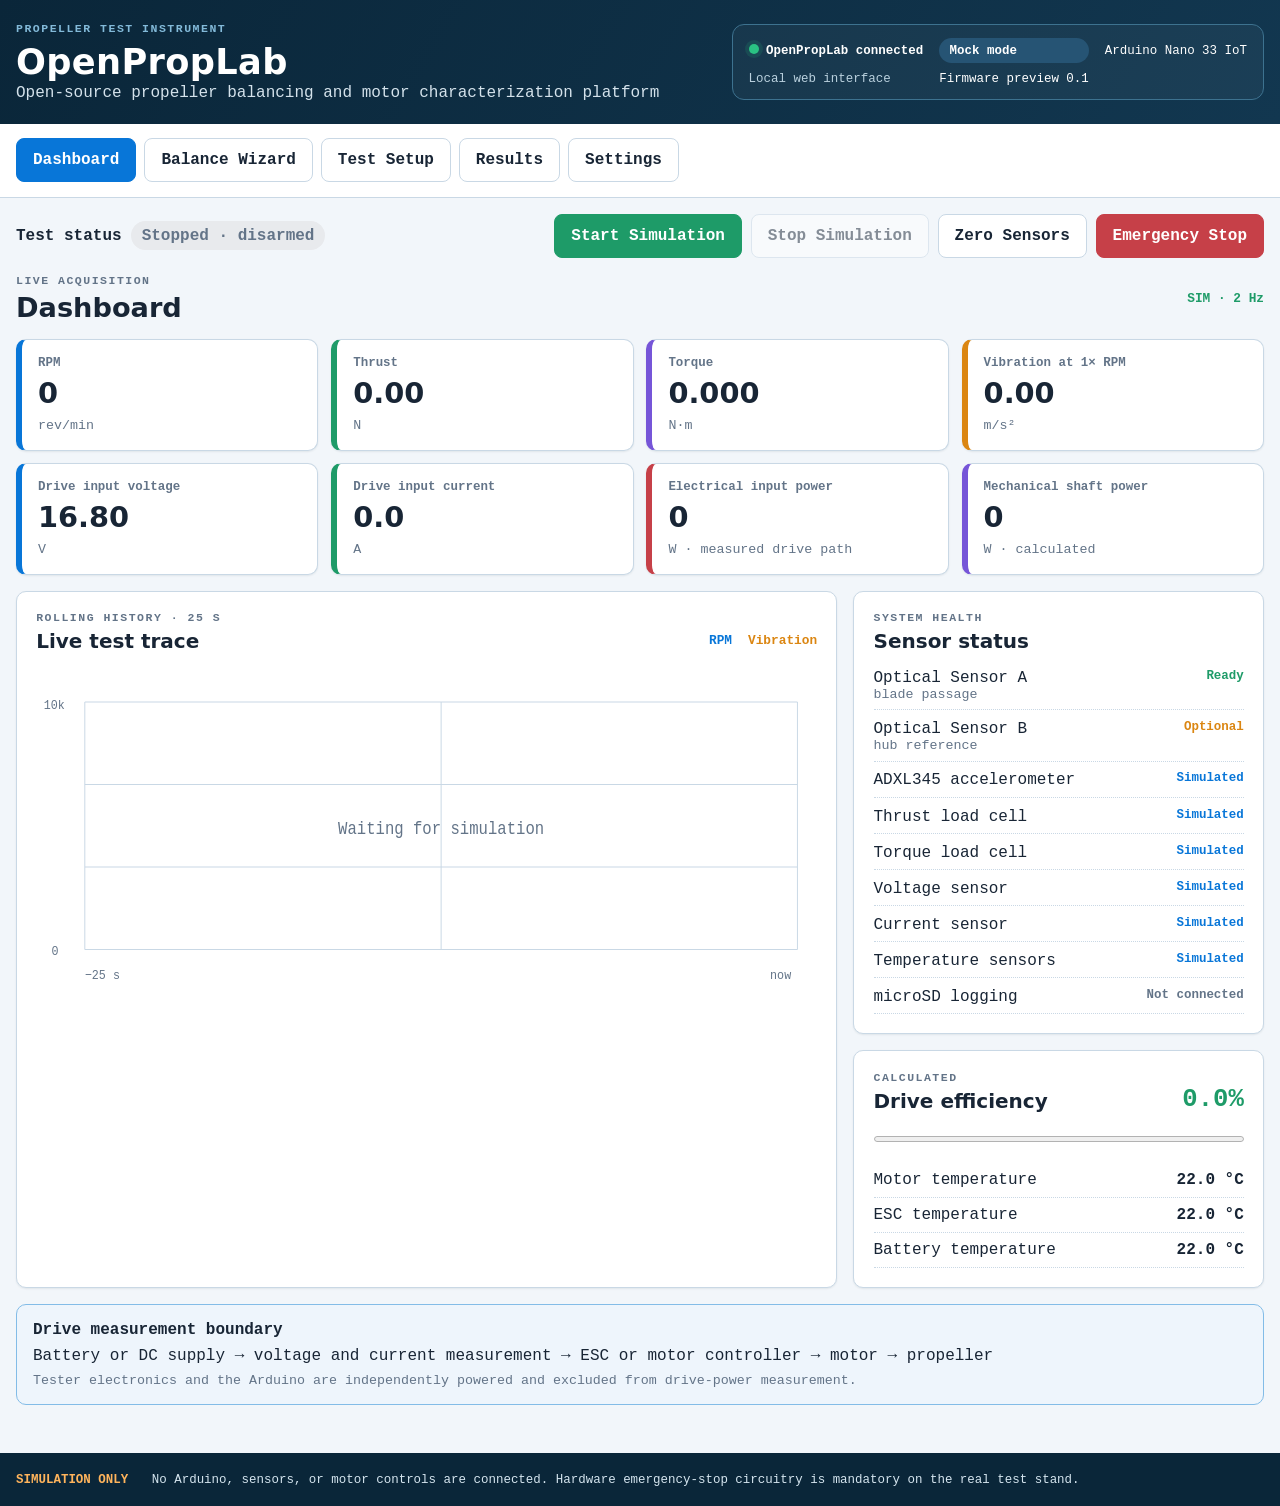
==== firmware/nano33iot-web-test/data/index.html @ 6eb150b9 "Add working Nano 33 IoT web firmware" ====
<!doctype html>
<html lang="en" data-theme="system">
<head>
  <meta charset="utf-8">
  <meta name="viewport" content="width=device-width, initial-scale=1">
  <meta name="description" content="Offline simulated OpenPropLab engineering interface">
  <title>OpenPropLab · Instrument Console</title>
  <link rel="stylesheet" href="styles.css">
  <script src="app.js" defer></script>
</head>
<body>
  <header class="masthead">
    <div><p class="eyebrow">PROPELLER TEST INSTRUMENT</p><h1>OpenPropLab</h1><p class="subtitle">Open-source propeller balancing and motor characterization platform</p></div>
    <div class="device-summary" aria-label="Device connection summary">
      <span class="connected"><i></i> OpenPropLab connected</span><span class="pill">Mock mode</span>
      <span>Arduino Nano 33 IoT</span><code>Local web interface</code><span>Firmware preview 0.1</span>
    </div>
  </header>

  <nav class="tabs" aria-label="Primary navigation" role="tablist">
    <button type="button" role="tab" aria-selected="true" aria-controls="dashboard" id="tab-dashboard" data-section="dashboard">Dashboard</button>
    <button type="button" role="tab" aria-selected="false" aria-controls="balance" id="tab-balance" data-section="balance" tabindex="-1">Balance Wizard</button>
    <button type="button" role="tab" aria-selected="false" aria-controls="setup" id="tab-setup" data-section="setup" tabindex="-1">Test Setup</button>
    <button type="button" role="tab" aria-selected="false" aria-controls="results" id="tab-results" data-section="results" tabindex="-1">Results</button>
    <button type="button" role="tab" aria-selected="false" aria-controls="settings" id="tab-settings" data-section="settings" tabindex="-1">Settings</button>
  </nav>

  <main>
    <div class="control-bar" aria-label="Simulation controls">
      <div><strong>Test status</strong> <span id="motor-status" class="status-chip stopped">Stopped · disarmed</span></div>
      <div class="button-row"><button id="start" class="positive" type="button">Start Simulation</button><button id="stop" type="button" disabled>Stop Simulation</button><button id="zero" type="button">Zero Sensors</button><button id="estop" class="danger" type="button">Emergency Stop</button></div>
    </div>
    <div id="notice" class="notice" aria-live="assertive" hidden></div>
    <p id="announcer" class="sr-only" aria-live="polite"></p>

    <section id="dashboard" role="tabpanel" aria-labelledby="tab-dashboard">
      <div class="section-heading"><div><p class="eyebrow">LIVE ACQUISITION</p><h2>Dashboard</h2></div><span class="sample-rate">SIM · 2 Hz</span></div>
      <div class="metrics" aria-label="Live measurements">
        <article class="metric blue"><span>RPM</span><strong id="rpm">0</strong><small>rev/min</small></article>
        <article class="metric green"><span>Thrust</span><strong id="thrust">0.00</strong><small>N</small></article>
        <article class="metric purple"><span>Torque</span><strong id="torque">0.000</strong><small>N·m</small></article>
        <article class="metric amber"><span>Vibration at 1× RPM</span><strong id="vibration">0.00</strong><small>m/s²</small></article>
        <article class="metric blue"><span>Drive input voltage</span><strong id="voltage">16.80</strong><small>V</small></article>
        <article class="metric green"><span>Drive input current</span><strong id="current">0.0</strong><small>A</small></article>
        <article class="metric red"><span>Electrical input power</span><strong id="electrical">0</strong><small>W · measured drive path</small></article>
        <article class="metric purple"><span>Mechanical shaft power</span><strong id="shaft">0</strong><small>W · calculated</small></article>
      </div>
      <div class="dashboard-grid">
        <article class="panel trace-panel">
          <div class="panel-head"><div><p class="eyebrow">ROLLING HISTORY · 25 S</p><h3>Live test trace</h3></div><div class="legend"><span class="rpm-key">RPM</span><span class="vib-key">Vibration</span></div></div>
          <svg id="trace" viewBox="0 0 800 300" role="img" aria-labelledby="trace-title trace-desc" preserveAspectRatio="none">
            <title id="trace-title">Live RPM and vibration trace</title><desc id="trace-desc">Waiting for the simulation to start.</desc>
            <g class="grid"><line x1="50" y1="30" x2="780" y2="30"/><line x1="50" y1="105" x2="780" y2="105"/><line x1="50" y1="180" x2="780" y2="180"/><line x1="50" y1="255" x2="780" y2="255"/><line x1="50" y1="30" x2="50" y2="255"/><line x1="415" y1="30" x2="415" y2="255"/><line x1="780" y1="30" x2="780" y2="255"/></g>
            <g class="axis"><text x="8" y="36">10k</text><text x="16" y="260">0</text><text x="50" y="282">−25 s</text><text x="752" y="282">now</text></g>
            <text id="waiting" class="waiting" x="415" y="150" text-anchor="middle">Waiting for simulation</text><polyline id="rpm-line" class="rpm-line" points=""/><polyline id="vib-line" class="vib-line" points=""/>
          </svg>
          <p id="chart-summary" class="sr-only">No samples recorded.</p>
        </article>
        <div class="side-stack">
          <article class="panel"><p class="eyebrow">SYSTEM HEALTH</p><h3>Sensor status</h3><ul class="status-list">
            <li><span>Optical Sensor A <small>blade passage</small></span><b class="ready">Ready</b></li><li><span>Optical Sensor B <small>hub reference</small></span><b class="optional">Optional</b></li><li><span>ADXL345 accelerometer</span><b>Simulated</b></li><li><span>Thrust load cell</span><b>Simulated</b></li><li><span>Torque load cell</span><b>Simulated</b></li><li><span>Voltage sensor</span><b>Simulated</b></li><li><span>Current sensor</span><b>Simulated</b></li><li><span>Temperature sensors</span><b>Simulated</b></li><li><span>microSD logging</span><b class="off">Not connected</b></li>
          </ul></article>
          <article class="panel efficiency"><div class="panel-head"><div><p class="eyebrow">CALCULATED</p><h3>Drive efficiency</h3></div><strong id="efficiency">0.0%</strong></div><progress id="efficiency-bar" max="100" value="0">0%</progress>
            <dl class="temperatures"><div><dt>Motor temperature</dt><dd id="motor-temp">22.0 °C</dd></div><div><dt>ESC temperature</dt><dd id="esc-temp">22.0 °C</dd></div><div><dt>Battery temperature</dt><dd id="battery-temp">22.0 °C</dd></div></dl>
          </article>
        </div>
      </div>
      <article class="power-note"><strong>Drive measurement boundary</strong><span>Battery or DC supply → voltage and current measurement → ESC or motor controller → motor → propeller</span><small>Tester electronics and the Arduino are independently powered and excluded from drive-power measurement.</small></article>
    </section>

    <section id="balance" role="tabpanel" aria-labelledby="tab-balance" hidden>
      <div class="section-heading"><div><p class="eyebrow">GUIDED PROCEDURE</p><h2>Balance Wizard</h2><p>Supports 1–12 blades and corrections at any angular position around the rotor.</p></div></div>
      <ol class="steps"><li>Baseline measurement</li><li>Add known trial mass</li><li>Trial measurement</li><li>Calculate correction</li><li>Apply correction</li><li>Verification run</li></ol>
      <div class="two-col"><form id="balance-form" class="panel form-grid">
        <label>Number of blades <input id="blade-count" type="number" min="1" max="12" value="2" required></label>
        <label>Rotation direction <select id="rotation"><option>Clockwise</option><option>Counterclockwise</option></select></label>
        <label>Balancing RPM <input id="balance-rpm" type="number" min="100" max="30000" value="3500" required></label>
        <label>Correction radius (mm) <input id="correction-radius" type="number" min="1" value="60" required></label>
        <label>Trial mass (g) <input id="trial-mass" type="number" min="0.01" step="0.01" value="0.20" required></label>
        <label>Trial mass angle (°) <input id="trial-angle" type="number" min="0" max="359" value="45" required></label>
        <label>Trial mass radius (mm) <input id="trial-radius" type="number" min="1" value="60" required></label>
        <button class="positive wide" type="submit">Generate Mock Recommendation</button>
      </form><article id="recommendation" class="panel recommendation" aria-live="polite"><p class="eyebrow">DEMONSTRATION DATA</p><h3>Correction recommendation</h3><div class="empty-result">Complete the mock inputs, then generate a recommendation.</div></article></div>
    </section>

    <section id="setup" role="tabpanel" aria-labelledby="tab-setup" hidden>
      <div class="section-heading"><div><p class="eyebrow">TEST DEFINITION</p><h2>Test Setup</h2></div><span class="status-chip stopped">Motor control disabled</span></div>
      <aside class="safety-note"><strong>Measurement-only firmware</strong><p>The first firmware version is measurement-only.<br>Automatic ESC control will be implemented only after hardware safety interlocks are validated.</p></aside>
      <form class="panel form-grid setup-form">
        <label>Motor name <input type="text" value="Bench Motor 01"></label><label>Motor KV <input type="number" value="920"></label><label>Propeller diameter (in) <input type="number" step="0.1" value="10"></label><label>Propeller pitch (in) <input type="number" step="0.1" value="4.5"></label><label>Number of blades <input type="number" min="1" max="12" value="2"></label><label>ESC or motor controller <input type="text" value="60 A ESC"></label><label>Battery cell count <input type="number" min="1" value="4"></label><label>Power source type <select><option>Battery</option><option>DC bench power supply</option></select></label><label>Current sensor range <select><option>50 A</option><option selected>100 A</option><option>200 A</option></select></label>
        <fieldset><legend>Safety limits</legend><label>Maximum RPM <input type="number" value="10000"></label><label>Maximum current (A) <input type="number" value="45"></label><label>Maximum vibration (m/s²) <input type="number" value="8"></label><label>Maximum motor temperature (°C) <input type="number" value="80"></label><label>Maximum ESC temperature (°C) <input type="number" value="75"></label><label>Maximum battery temperature (°C) <input type="number" value="55"></label></fieldset>
        <fieldset><legend>Automated sweep · configuration only</legend><label>Start RPM <input type="number" value="2000"></label><label>End RPM <input type="number" value="8000"></label><label>RPM step <input type="number" value="500"></label><label>Stabilization time (s) <input type="number" value="5"></label><label>Measurement time (s) <input type="number" value="10"></label><button type="button" disabled>Motor control unavailable</button></fieldset>
      </form>
    </section>

    <section id="results" role="tabpanel" aria-labelledby="tab-results" hidden>
      <div class="section-heading"><div><p class="eyebrow">SESSION BUFFER</p><h2>Results</h2><p>Latest 20 simulated samples. Exports include the complete in-memory session.</p></div><div class="button-row"><button id="csv" type="button">Export CSV</button><button id="json" type="button">Export JSON</button></div></div>
      <div class="table-wrap panel"><table><caption class="sr-only">Simulated test results</caption><thead><tr><th>Time</th><th>RPM</th><th>Thrust</th><th>Torque</th><th>Voltage</th><th>Current</th><th>Electrical power</th><th>Shaft power</th><th>Efficiency</th><th>Vibration</th></tr></thead><tbody id="results-body"><tr><td colspan="10" class="empty-cell">Start the simulation to collect samples.</td></tr></tbody></table></div>
    </section>

    <section id="settings" role="tabpanel" aria-labelledby="tab-settings" hidden>
      <div class="section-heading"><div><p class="eyebrow">LOCAL CONFIGURATION</p><h2>Settings</h2><p>Mock settings reset when this page reloads.</p></div></div>
      <div class="two-col"><form class="panel form-grid settings-form"><label>Device name <input type="text" value="OpenPropLab"></label><label>Wi-Fi mode <select><option>Standalone access point</option><option>Join local network</option></select></label><label>Unit system <select><option>SI</option><option>RC customary units</option></select></label><label>Appearance <select id="appearance"><option value="system">System</option><option value="light">Light</option><option value="dark">Dark</option></select></label><label class="check"><input type="checkbox" checked> Blade sensor enabled</label><label class="check"><input type="checkbox" checked> Hub sensor enabled</label><label class="check"><input type="checkbox"> microSD logging enabled</label></form>
      <article class="panel"><p class="eyebrow">CALIBRATION REGISTER</p><h3>Calibration status</h3><ul class="status-list calibration"><li><span>Accelerometer</span><b class="ready">Mock calibrated</b></li><li><span>Thrust load cell</span><b class="ready">Mock calibrated</b></li><li><span>Torque load cell</span><b class="ready">Mock calibrated</b></li><li><span>Voltage sensor</span><b class="optional">Pending hardware</b></li><li><span>Current sensor</span><b class="optional">Pending hardware</b></li></ul></article></div>
    </section>
  </main>
  <footer><strong>SIMULATION ONLY</strong> No Arduino, sensors, or motor controls are connected. Hardware emergency-stop circuitry is mandatory on the real test stand.</footer>
</body>
</html>
---- firmware/nano33iot-web-test/data/styles.css ----
:root{color-scheme:light dark;--navy:#123750;--navy2:#0a2639;--bg:#f2f6fa;--surface:#fff;--surface2:#eaf1f7;--text:#182535;--muted:#637488;--line:#c9d8e5;--blue:#0876d8;--green:#1e9b68;--purple:#7655d8;--amber:#db8612;--red:#c64048;--shadow:0 1px 2px #0b253614}
[data-theme=dark]{color-scheme:dark;--navy:#071b29;--navy2:#04131d;--bg:#0d1822;--surface:#142330;--surface2:#1b2e3d;--text:#edf4f8;--muted:#a7b8c5;--line:#355063;--blue:#54a9f3;--green:#47c892;--purple:#a68df4;--amber:#f0a841;--red:#f06b73;--shadow:none}
*{box-sizing:border-box}html{font-family:ui-monospace,SFMono-Regular,Menlo,Consolas,"Liberation Mono",monospace;background:var(--bg);color:var(--text)}body{margin:0;min-width:0}button,input,select{font:inherit}button{min-height:44px;padding:.65rem 1rem;border:1px solid var(--line);border-radius:8px;background:var(--surface);color:var(--text);font-weight:700;cursor:pointer}button:hover:not(:disabled){border-color:var(--blue);background:var(--surface2)}button:disabled{opacity:.5;cursor:not-allowed}:focus-visible{outline:3px solid var(--amber);outline-offset:2px}.masthead{background:linear-gradient(120deg,var(--navy2),var(--navy));color:#fff;padding:1.4rem max(1rem,calc((100% - 1500px)/2));display:flex;justify-content:space-between;gap:2rem;align-items:center}.masthead h1{font-family:system-ui,sans-serif;letter-spacing:.01em;font-size:2.2rem;margin:.1rem 0}.subtitle{margin:0;color:#d4e2eb}.eyebrow{font-size:.72rem;letter-spacing:.13em;font-weight:800;color:var(--muted);margin:0 0 .35rem}.masthead .eyebrow{color:#83bad9}.device-summary{display:grid;grid-template-columns:repeat(3,auto);gap:.55rem 1rem;align-items:center;border:1px solid #3d728f;background:#ffffff0a;border-radius:12px;padding:.8rem 1rem;font-size:.78rem}.device-summary code{color:#bad1de}.connected{font-weight:800}.connected i{display:inline-block;width:10px;height:10px;background:#2ac283;border-radius:50%;box-shadow:0 0 0 4px #2ac28322}.pill,.status-chip{border-radius:99px;padding:.35rem .65rem;font-weight:800}.pill{background:#265474}.tabs{padding:.9rem max(1rem,calc((100% - 1500px)/2));display:flex;gap:.5rem;overflow-x:auto;border-bottom:1px solid var(--line);background:var(--surface)}.tabs button{white-space:nowrap}.tabs button[aria-selected=true]{color:#fff;background:var(--blue);border-color:var(--blue)}main{max-width:1500px;margin:auto;padding:1rem}.control-bar,.section-heading,.panel-head{display:flex;align-items:center;justify-content:space-between;gap:1rem}.control-bar{margin-bottom:1rem}.button-row{display:flex;flex-wrap:wrap;gap:.55rem}.positive{background:var(--green);border-color:var(--green);color:#fff}.danger{background:var(--red);border-color:var(--red);color:#fff}.status-chip{display:inline-block;background:color-mix(in srgb,var(--green) 15%,var(--surface));color:var(--green)}.status-chip.stopped{background:color-mix(in srgb,var(--muted) 15%,var(--surface));color:var(--muted)}.status-chip.emergency{background:color-mix(in srgb,var(--red) 18%,var(--surface));color:var(--red)}.notice{padding:1rem;border:1px solid var(--blue);background:color-mix(in srgb,var(--blue) 10%,var(--surface));border-radius:9px;margin-bottom:1rem}.notice.warning{border-color:var(--red);background:color-mix(in srgb,var(--red) 12%,var(--surface));color:var(--red);font-weight:800}.section-heading{margin:1rem 0}.section-heading h2{font-family:system-ui,sans-serif;font-size:1.7rem;margin:0}.section-heading p:not(.eyebrow){color:var(--muted);margin:.3rem 0 0}.sample-rate{color:var(--green);font-size:.8rem;font-weight:800}.metrics{display:grid;grid-template-columns:repeat(4,minmax(0,1fr));gap:.8rem}.metric,.panel{background:var(--surface);border:1px solid var(--line);border-radius:10px;box-shadow:var(--shadow)}.metric{border-left:6px solid var(--blue);padding:1rem;min-width:0}.metric.green{border-left-color:var(--green)}.metric.purple{border-left-color:var(--purple)}.metric.amber{border-left-color:var(--amber)}.metric.red{border-left-color:var(--red)}.metric span{display:block;color:var(--muted);font-weight:800;font-size:.78rem}.metric strong{font-family:system-ui,sans-serif;display:block;font-size:1.8rem;margin:.35rem 0}.metric small{color:var(--muted)}.dashboard-grid{display:grid;grid-template-columns:minmax(0,2fr) minmax(300px,1fr);gap:1rem;margin-top:1rem}.panel{padding:1.2rem}.panel h3{font-family:system-ui,sans-serif;font-size:1.25rem;margin:.1rem 0 1rem}.legend{display:flex;gap:1rem;font-size:.8rem;font-weight:800}.rpm-key{color:var(--blue)}.vib-key{color:var(--amber)}#trace{width:100%;height:330px}.grid line{stroke:var(--line);stroke-width:1}.axis text{fill:var(--muted);font-size:12px}.waiting{fill:var(--muted);font-size:16px}.rpm-line,.vib-line{fill:none;stroke-width:3;vector-effect:non-scaling-stroke}.rpm-line{stroke:var(--blue)}.vib-line{stroke:var(--amber)}.side-stack{display:grid;gap:1rem}.status-list{list-style:none;padding:0;margin:0;display:grid;gap:.62rem}.status-list li,.temperatures div{display:flex;justify-content:space-between;gap:1rem;border-bottom:1px dotted var(--line);padding-bottom:.45rem}.status-list small{display:block;color:var(--muted)}.status-list b{color:var(--blue);font-size:.78rem;text-align:right}.status-list .ready{color:var(--green)}.status-list .optional{color:var(--amber)}.status-list .off{color:var(--muted)}.efficiency .panel-head>strong{font-size:1.6rem;color:var(--green)}progress{width:100%;height:12px;accent-color:var(--green)}.temperatures{margin:1rem 0 0}.temperatures div{padding:.5rem 0}.temperatures dd{font-weight:800}.power-note{margin-top:1rem;padding:1rem;border:1px solid #83bce7;background:color-mix(in srgb,var(--blue) 7%,var(--surface));border-radius:10px;display:flex;gap:.5rem 1.2rem;flex-wrap:wrap}.power-note small{color:var(--muted);flex-basis:100%}.steps{display:grid;grid-template-columns:repeat(6,1fr);padding:0;list-style-position:inside;counter-reset:item;gap:.5rem}.steps li{list-style:none;background:var(--surface2);border:1px solid var(--line);padding:.8rem;border-radius:8px;font-size:.78rem}.steps li:before{counter-increment:item;content:counter(item);display:block;color:var(--blue);font-size:1.2rem;font-weight:900}.two-col{display:grid;grid-template-columns:1fr 1fr;gap:1rem}.form-grid{display:grid;grid-template-columns:repeat(2,minmax(0,1fr));gap:1rem}.form-grid label{display:grid;gap:.4rem;font-weight:700;font-size:.8rem}.form-grid input,.form-grid select{width:100%;min-width:0;padding:.7rem;border:1px solid var(--line);border-radius:6px;background:var(--bg);color:var(--text)}.wide{grid-column:1/-1}.recommendation{border-top:5px solid var(--purple)}.result-main{font-family:system-ui,sans-serif;font-size:2rem;font-weight:800;color:var(--purple)}.result-grid{display:grid;grid-template-columns:1fr 1fr;gap:1rem;margin-top:1.3rem}.result-grid div{padding:.8rem;background:var(--surface2);border-radius:6px}.result-grid small{display:block;color:var(--muted)}.empty-result,.empty-cell{color:var(--muted)}.safety-note{padding:1rem;border-left:6px solid var(--red);background:color-mix(in srgb,var(--red) 10%,var(--surface));margin-bottom:1rem}.safety-note p{margin:.4rem 0 0}.setup-form>fieldset{grid-column:1/-1;display:grid;grid-template-columns:repeat(3,1fr);gap:1rem;border:1px solid var(--line);border-radius:8px}.setup-form legend{font-weight:900;padding:.4rem}.table-wrap{overflow-x:auto;padding:0}table{border-collapse:collapse;width:100%;font-size:.78rem;white-space:nowrap}th,td{text-align:right;padding:.75rem;border-bottom:1px solid var(--line)}th:first-child,td:first-child{text-align:left}th{background:var(--surface2);color:var(--muted)}.empty-cell{text-align:center!important;padding:3rem}.check{display:flex!important;grid-template-columns:auto 1fr!important;align-items:center}.check input{width:auto}.calibration{margin-top:1rem}footer{margin-top:2rem;background:var(--navy2);color:#d5e5ef;padding:1.2rem max(1rem,calc((100% - 1500px)/2));font-size:.78rem}footer strong{color:#ffb45c;margin-right:1rem}.sr-only{position:absolute;width:1px;height:1px;padding:0;margin:-1px;overflow:hidden;clip:rect(0,0,0,0);white-space:nowrap;border:0}
@media(prefers-color-scheme:dark){html[data-theme=system]{color-scheme:dark;--navy:#071b29;--navy2:#04131d;--bg:#0d1822;--surface:#142330;--surface2:#1b2e3d;--text:#edf4f8;--muted:#a7b8c5;--line:#355063;--blue:#54a9f3;--green:#47c892;--purple:#a68df4;--amber:#f0a841;--red:#f06b73;--shadow:none}}
@media(max-width:900px){.masthead{align-items:flex-start;flex-direction:column}.device-summary{width:100%}.metrics{grid-template-columns:repeat(2,1fr)}.dashboard-grid,.two-col{grid-template-columns:1fr}.steps{grid-template-columns:repeat(3,1fr)}.setup-form>fieldset{grid-template-columns:repeat(2,1fr)}}
@media(max-width:520px){.masthead{padding:1rem}.masthead h1{font-size:1.75rem}.device-summary{grid-template-columns:1fr 1fr;font-size:.7rem}.control-bar,.section-heading{align-items:flex-start;flex-direction:column}.button-row{width:100%}.button-row button{flex:1 1 45%}.metrics{grid-template-columns:1fr 1fr;gap:.55rem}.metric{padding:.8rem}.metric strong{font-size:1.35rem}.metric span{font-size:.68rem}.dashboard-grid{grid-template-columns:minmax(0,1fr)}.panel{padding:.9rem}#trace{height:230px}.steps{grid-template-columns:1fr 1fr}.form-grid,.setup-form>fieldset{grid-template-columns:1fr}.device-summary .connected{grid-column:1/-1}.result-grid{grid-template-columns:1fr}.power-note{font-size:.75rem}}
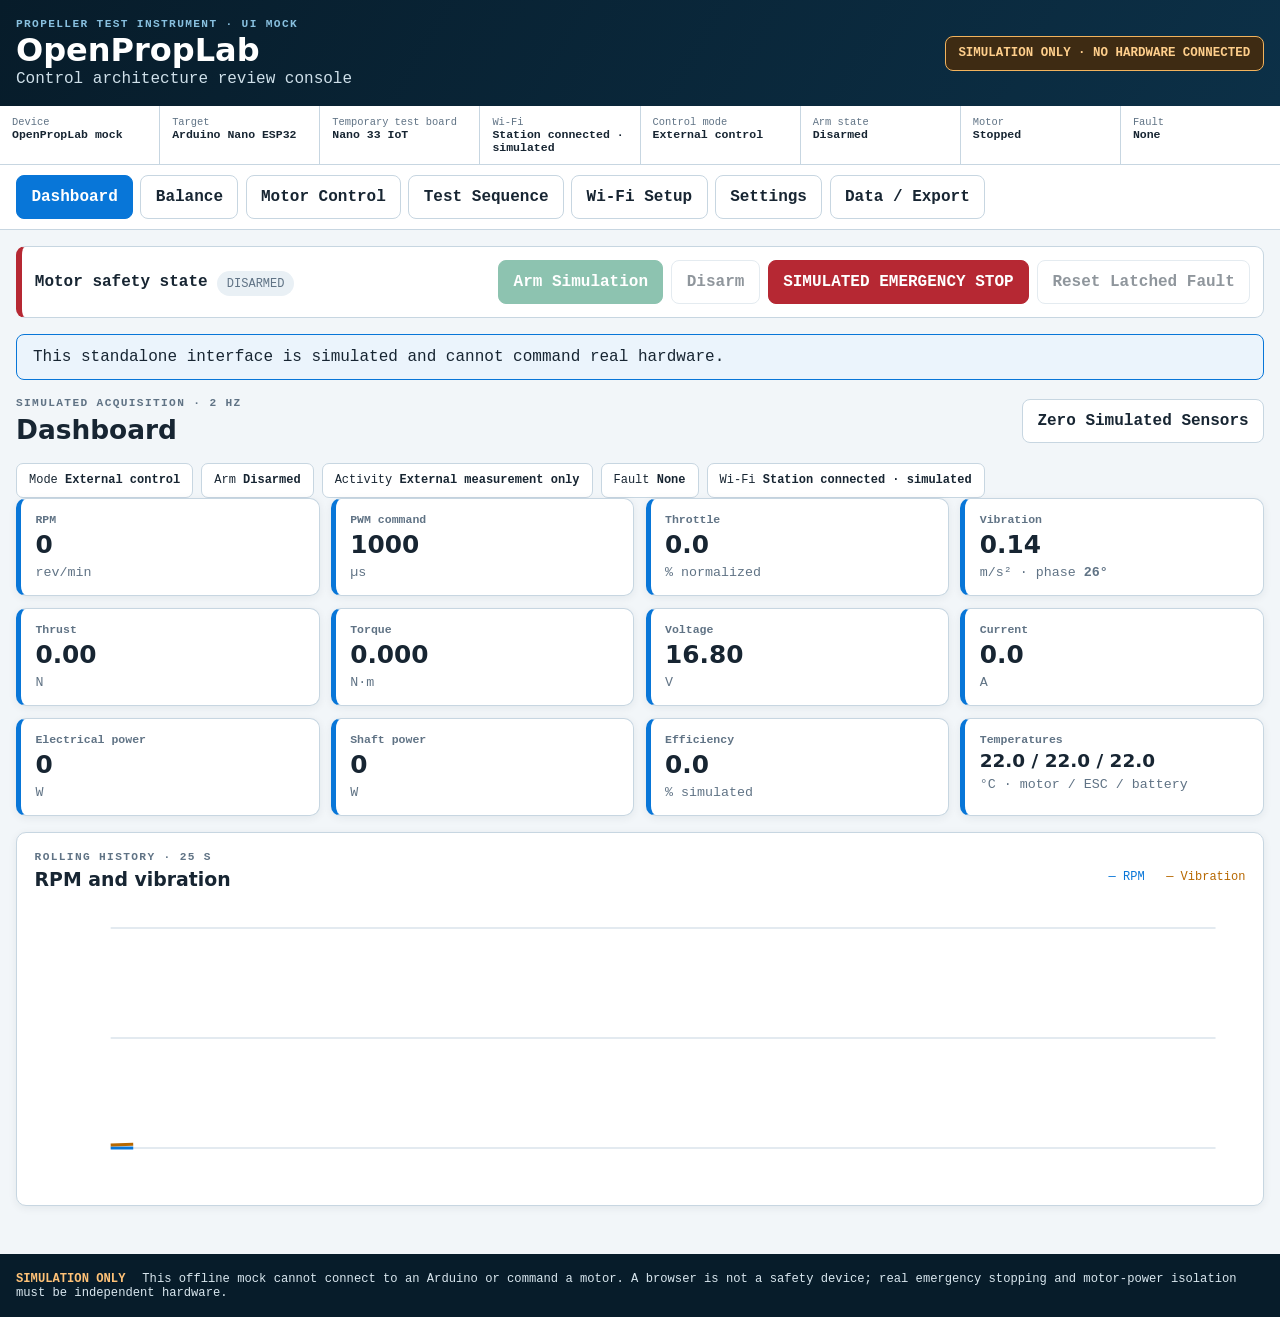
==== commit 05c36036: "Serve approved web mock from Nano 33 IoT" ====
--- a/firmware/nano33iot-web-test/data/index.html
+++ b/firmware/nano33iot-web-test/data/index.html
@@ -1,109 +1,95 @@
 <!doctype html>
 <html lang="en" data-theme="system">
 <head>
-  <meta charset="utf-8">
-  <meta name="viewport" content="width=device-width, initial-scale=1">
+  <meta charset="utf-8"><meta name="viewport" content="width=device-width, initial-scale=1">
   <meta name="description" content="Offline simulated OpenPropLab engineering interface">
-  <title>OpenPropLab · Instrument Console</title>
-  <link rel="stylesheet" href="styles.css">
-  <script src="app.js" defer></script>
+  <title>OpenPropLab · Control Architecture Mock</title>
+  <link rel="stylesheet" href="styles.css"><script src="app.js" defer></script>
 </head>
 <body>
   <header class="masthead">
-    <div><p class="eyebrow">PROPELLER TEST INSTRUMENT</p><h1>OpenPropLab</h1><p class="subtitle">Open-source propeller balancing and motor characterization platform</p></div>
-    <div class="device-summary" aria-label="Device connection summary">
-      <span class="connected"><i></i> OpenPropLab connected</span><span class="pill">Mock mode</span>
-      <span>Arduino Nano 33 IoT</span><code>Local web interface</code><span>Firmware preview 0.1</span>
+    <div><p class="eyebrow">PROPELLER TEST INSTRUMENT · UI MOCK</p><h1>OpenPropLab</h1><p>Control architecture review console</p></div>
+    <strong class="mock-warning">SIMULATION ONLY · NO HARDWARE CONNECTED</strong>
+  </header>
+  <aside class="global-status" aria-label="Global simulated device status">
+    <div><small>Device</small><strong>OpenPropLab mock</strong></div><div><small>Target</small><strong>Arduino Nano ESP32</strong></div><div><small>Temporary test board</small><strong>Nano 33 IoT</strong></div>
+    <div><small>Wi-Fi</small><strong id="global-wifi">Station connected · simulated</strong></div><div><small>Control mode</small><strong id="global-mode">External control</strong></div><div><small>Arm state</small><strong id="global-arm">Disarmed</strong></div><div><small>Motor</small><strong id="global-motor">Stopped</strong></div><div><small>Fault</small><strong id="global-fault">None</strong></div>
+  </aside>
+  <nav class="tabs" aria-label="Primary navigation" role="tablist">
+    <button role="tab" aria-selected="true" aria-controls="dashboard" id="tab-dashboard" data-section="dashboard">Dashboard</button>
+    <button role="tab" aria-selected="false" aria-controls="balance" id="tab-balance" data-section="balance" tabindex="-1">Balance</button>
+    <button role="tab" aria-selected="false" aria-controls="motor" id="tab-motor" data-section="motor" tabindex="-1">Motor Control</button>
+    <button role="tab" aria-selected="false" aria-controls="sequence" id="tab-sequence" data-section="sequence" tabindex="-1">Test Sequence</button>
+    <button role="tab" aria-selected="false" aria-controls="wifi" id="tab-wifi" data-section="wifi" tabindex="-1">Wi-Fi Setup</button>
+    <button role="tab" aria-selected="false" aria-controls="settings" id="tab-settings" data-section="settings" tabindex="-1">Settings</button>
+    <button role="tab" aria-selected="false" aria-controls="data" id="tab-data" data-section="data" tabindex="-1">Data / Export</button>
+  </nav>
+  <main>
+    <div class="safety-bar">
+      <div><strong>Motor safety state</strong> <span id="safety-state" class="badge neutral">DISARMED</span></div>
+      <div class="button-row"><button id="arm" class="positive" disabled>Arm Simulation</button><button id="disarm">Disarm</button><button id="estop" class="danger">SIMULATED EMERGENCY STOP</button><button id="reset-fault" disabled>Reset Latched Fault</button></div>
     </div>
-  </header>
-
-  <nav class="tabs" aria-label="Primary navigation" role="tablist">
-    <button type="button" role="tab" aria-selected="true" aria-controls="dashboard" id="tab-dashboard" data-section="dashboard">Dashboard</button>
-    <button type="button" role="tab" aria-selected="false" aria-controls="balance" id="tab-balance" data-section="balance" tabindex="-1">Balance Wizard</button>
-    <button type="button" role="tab" aria-selected="false" aria-controls="setup" id="tab-setup" data-section="setup" tabindex="-1">Test Setup</button>
-    <button type="button" role="tab" aria-selected="false" aria-controls="results" id="tab-results" data-section="results" tabindex="-1">Results</button>
-    <button type="button" role="tab" aria-selected="false" aria-controls="settings" id="tab-settings" data-section="settings" tabindex="-1">Settings</button>
-  </nav>
-
-  <main>
-    <div class="control-bar" aria-label="Simulation controls">
-      <div><strong>Test status</strong> <span id="motor-status" class="status-chip stopped">Stopped · disarmed</span></div>
-      <div class="button-row"><button id="start" class="positive" type="button">Start Simulation</button><button id="stop" type="button" disabled>Stop Simulation</button><button id="zero" type="button">Zero Sensors</button><button id="estop" class="danger" type="button">Emergency Stop</button></div>
-    </div>
-    <div id="notice" class="notice" aria-live="assertive" hidden></div>
-    <p id="announcer" class="sr-only" aria-live="polite"></p>
+    <div id="notice" class="notice" aria-live="assertive">This standalone interface is simulated and cannot command real hardware.</div><p id="announcer" class="sr-only" aria-live="polite"></p>
 
     <section id="dashboard" role="tabpanel" aria-labelledby="tab-dashboard">
-      <div class="section-heading"><div><p class="eyebrow">LIVE ACQUISITION</p><h2>Dashboard</h2></div><span class="sample-rate">SIM · 2 Hz</span></div>
-      <div class="metrics" aria-label="Live measurements">
-        <article class="metric blue"><span>RPM</span><strong id="rpm">0</strong><small>rev/min</small></article>
-        <article class="metric green"><span>Thrust</span><strong id="thrust">0.00</strong><small>N</small></article>
-        <article class="metric purple"><span>Torque</span><strong id="torque">0.000</strong><small>N·m</small></article>
-        <article class="metric amber"><span>Vibration at 1× RPM</span><strong id="vibration">0.00</strong><small>m/s²</small></article>
-        <article class="metric blue"><span>Drive input voltage</span><strong id="voltage">16.80</strong><small>V</small></article>
-        <article class="metric green"><span>Drive input current</span><strong id="current">0.0</strong><small>A</small></article>
-        <article class="metric red"><span>Electrical input power</span><strong id="electrical">0</strong><small>W · measured drive path</small></article>
-        <article class="metric purple"><span>Mechanical shaft power</span><strong id="shaft">0</strong><small>W · calculated</small></article>
+      <div class="section-heading"><div><p class="eyebrow">SIMULATED ACQUISITION · 2 HZ</p><h2>Dashboard</h2></div><button id="zero">Zero Simulated Sensors</button></div>
+      <div class="context-strip"><span>Mode <b id="dash-mode">External control</b></span><span>Arm <b id="dash-arm">Disarmed</b></span><span>Activity <b id="dash-activity">Measurement only</b></span><span>Fault <b id="dash-fault">None</b></span><span>Wi-Fi <b id="dash-wifi">Station connected</b></span></div>
+      <div class="metrics">
+        <article class="metric"><span>RPM</span><strong id="rpm">0</strong><small>rev/min</small></article><article class="metric"><span>PWM command</span><strong id="pwm">1000</strong><small>µs</small></article><article class="metric"><span>Throttle</span><strong id="throttle">0.0</strong><small>% normalized</small></article><article class="metric"><span>Vibration</span><strong id="vibration">0.00</strong><small>m/s² · phase <b id="phase">0°</b></small></article>
+        <article class="metric"><span>Thrust</span><strong id="thrust">0.00</strong><small>N</small></article><article class="metric"><span>Torque</span><strong id="torque">0.000</strong><small>N·m</small></article><article class="metric"><span>Voltage</span><strong id="voltage">16.80</strong><small>V</small></article><article class="metric"><span>Current</span><strong id="current">0.0</strong><small>A</small></article>
+        <article class="metric"><span>Electrical power</span><strong id="electrical">0</strong><small>W</small></article><article class="metric"><span>Shaft power</span><strong id="shaft">0</strong><small>W</small></article><article class="metric"><span>Efficiency</span><strong id="efficiency">0.0</strong><small>% simulated</small></article><article class="metric"><span>Temperatures</span><strong class="temperature-value"><b id="motor-temp">22</b> / <b id="esc-temp">22</b> / <b id="battery-temp">22</b></strong><small>°C · motor / ESC / battery</small></article>
       </div>
-      <div class="dashboard-grid">
-        <article class="panel trace-panel">
-          <div class="panel-head"><div><p class="eyebrow">ROLLING HISTORY · 25 S</p><h3>Live test trace</h3></div><div class="legend"><span class="rpm-key">RPM</span><span class="vib-key">Vibration</span></div></div>
-          <svg id="trace" viewBox="0 0 800 300" role="img" aria-labelledby="trace-title trace-desc" preserveAspectRatio="none">
-            <title id="trace-title">Live RPM and vibration trace</title><desc id="trace-desc">Waiting for the simulation to start.</desc>
-            <g class="grid"><line x1="50" y1="30" x2="780" y2="30"/><line x1="50" y1="105" x2="780" y2="105"/><line x1="50" y1="180" x2="780" y2="180"/><line x1="50" y1="255" x2="780" y2="255"/><line x1="50" y1="30" x2="50" y2="255"/><line x1="415" y1="30" x2="415" y2="255"/><line x1="780" y1="30" x2="780" y2="255"/></g>
-            <g class="axis"><text x="8" y="36">10k</text><text x="16" y="260">0</text><text x="50" y="282">−25 s</text><text x="752" y="282">now</text></g>
-            <text id="waiting" class="waiting" x="415" y="150" text-anchor="middle">Waiting for simulation</text><polyline id="rpm-line" class="rpm-line" points=""/><polyline id="vib-line" class="vib-line" points=""/>
-          </svg>
-          <p id="chart-summary" class="sr-only">No samples recorded.</p>
-        </article>
-        <div class="side-stack">
-          <article class="panel"><p class="eyebrow">SYSTEM HEALTH</p><h3>Sensor status</h3><ul class="status-list">
-            <li><span>Optical Sensor A <small>blade passage</small></span><b class="ready">Ready</b></li><li><span>Optical Sensor B <small>hub reference</small></span><b class="optional">Optional</b></li><li><span>ADXL345 accelerometer</span><b>Simulated</b></li><li><span>Thrust load cell</span><b>Simulated</b></li><li><span>Torque load cell</span><b>Simulated</b></li><li><span>Voltage sensor</span><b>Simulated</b></li><li><span>Current sensor</span><b>Simulated</b></li><li><span>Temperature sensors</span><b>Simulated</b></li><li><span>microSD logging</span><b class="off">Not connected</b></li>
-          </ul></article>
-          <article class="panel efficiency"><div class="panel-head"><div><p class="eyebrow">CALCULATED</p><h3>Drive efficiency</h3></div><strong id="efficiency">0.0%</strong></div><progress id="efficiency-bar" max="100" value="0">0%</progress>
-            <dl class="temperatures"><div><dt>Motor temperature</dt><dd id="motor-temp">22.0 °C</dd></div><div><dt>ESC temperature</dt><dd id="esc-temp">22.0 °C</dd></div><div><dt>Battery temperature</dt><dd id="battery-temp">22.0 °C</dd></div></dl>
-          </article>
-        </div>
-      </div>
-      <article class="power-note"><strong>Drive measurement boundary</strong><span>Battery or DC supply → voltage and current measurement → ESC or motor controller → motor → propeller</span><small>Tester electronics and the Arduino are independently powered and excluded from drive-power measurement.</small></article>
+      <article class="panel trace-panel"><div class="panel-head"><div><p class="eyebrow">ROLLING HISTORY · 25 S</p><h3>RPM and vibration</h3></div><span class="legend">— RPM &nbsp; <i>— Vibration</i></span></div><svg id="trace" viewBox="0 0 800 280" role="img" aria-labelledby="trace-title trace-desc" preserveAspectRatio="none"><title id="trace-title">Simulated RPM and vibration trace</title><desc id="trace-desc">No samples yet.</desc><g class="grid"><line x1="50" y1="25" x2="780" y2="25"/><line x1="50" y1="135" x2="780" y2="135"/><line x1="50" y1="245" x2="780" y2="245"/></g><polyline id="rpm-line" class="rpm-line" points=""/><polyline id="vib-line" class="vib-line" points=""/></svg></article>
     </section>
 
     <section id="balance" role="tabpanel" aria-labelledby="tab-balance" hidden>
-      <div class="section-heading"><div><p class="eyebrow">GUIDED PROCEDURE</p><h2>Balance Wizard</h2><p>Supports 1–12 blades and corrections at any angular position around the rotor.</p></div></div>
-      <ol class="steps"><li>Baseline measurement</li><li>Add known trial mass</li><li>Trial measurement</li><li>Calculate correction</li><li>Apply correction</li><li>Verification run</li></ol>
-      <div class="two-col"><form id="balance-form" class="panel form-grid">
-        <label>Number of blades <input id="blade-count" type="number" min="1" max="12" value="2" required></label>
-        <label>Rotation direction <select id="rotation"><option>Clockwise</option><option>Counterclockwise</option></select></label>
-        <label>Balancing RPM <input id="balance-rpm" type="number" min="100" max="30000" value="3500" required></label>
-        <label>Correction radius (mm) <input id="correction-radius" type="number" min="1" value="60" required></label>
-        <label>Trial mass (g) <input id="trial-mass" type="number" min="0.01" step="0.01" value="0.20" required></label>
-        <label>Trial mass angle (°) <input id="trial-angle" type="number" min="0" max="359" value="45" required></label>
-        <label>Trial mass radius (mm) <input id="trial-radius" type="number" min="1" value="60" required></label>
-        <button class="positive wide" type="submit">Generate Mock Recommendation</button>
-      </form><article id="recommendation" class="panel recommendation" aria-live="polite"><p class="eyebrow">DEMONSTRATION DATA</p><h3>Correction recommendation</h3><div class="empty-result">Complete the mock inputs, then generate a recommendation.</div></article></div>
+      <div class="section-heading"><div><p class="eyebrow">DEMONSTRATION WORKFLOW</p><h2>Balance</h2><p>Balancing analysis is separate from motor command. All measurements and mathematics shown here are demonstrations.</p></div></div>
+      <ol class="steps"><li>Baseline run</li><li>Trial mass setup</li><li>Trial-mass run</li><li>Correction recommendation</li><li>Apply correction</li><li>Verification run</li></ol>
+      <div class="two-col"><form id="balance-form" class="panel form-grid"><label>Workflow stage<select id="balance-stage"><option>Baseline run</option><option>Trial-mass run</option><option>Correction recommendation</option><option>Verification run</option></select></label><label>Blade count<input id="balance-blades" type="number" min="1" max="12" value="2"></label><label>Balancing RPM<input id="balance-rpm" type="number" min="100" value="3500"></label><label>Correction radius (mm)<input id="correction-radius" type="number" min="1" value="60"></label><label>Trial mass (g)<input id="trial-mass" type="number" min=".01" step=".01" value=".20"></label><label>Trial angle (°)<input id="trial-angle" type="number" min="0" max="359" value="45"></label><button class="positive wide">Generate Demonstration Result</button></form><article id="recommendation" class="panel"><h3>Simulated recommendation</h3><p class="muted">Select a workflow stage and generate a mock result. No real balancing calculation is performed.</p></article></div>
     </section>
 
-    <section id="setup" role="tabpanel" aria-labelledby="tab-setup" hidden>
-      <div class="section-heading"><div><p class="eyebrow">TEST DEFINITION</p><h2>Test Setup</h2></div><span class="status-chip stopped">Motor control disabled</span></div>
-      <aside class="safety-note"><strong>Measurement-only firmware</strong><p>The first firmware version is measurement-only.<br>Automatic ESC control will be implemented only after hardware safety interlocks are validated.</p></aside>
-      <form class="panel form-grid setup-form">
-        <label>Motor name <input type="text" value="Bench Motor 01"></label><label>Motor KV <input type="number" value="920"></label><label>Propeller diameter (in) <input type="number" step="0.1" value="10"></label><label>Propeller pitch (in) <input type="number" step="0.1" value="4.5"></label><label>Number of blades <input type="number" min="1" max="12" value="2"></label><label>ESC or motor controller <input type="text" value="60 A ESC"></label><label>Battery cell count <input type="number" min="1" value="4"></label><label>Power source type <select><option>Battery</option><option>DC bench power supply</option></select></label><label>Current sensor range <select><option>50 A</option><option selected>100 A</option><option>200 A</option></select></label>
-        <fieldset><legend>Safety limits</legend><label>Maximum RPM <input type="number" value="10000"></label><label>Maximum current (A) <input type="number" value="45"></label><label>Maximum vibration (m/s²) <input type="number" value="8"></label><label>Maximum motor temperature (°C) <input type="number" value="80"></label><label>Maximum ESC temperature (°C) <input type="number" value="75"></label><label>Maximum battery temperature (°C) <input type="number" value="55"></label></fieldset>
-        <fieldset><legend>Automated sweep · configuration only</legend><label>Start RPM <input type="number" value="2000"></label><label>End RPM <input type="number" value="8000"></label><label>RPM step <input type="number" value="500"></label><label>Stabilization time (s) <input type="number" value="5"></label><label>Measurement time (s) <input type="number" value="10"></label><button type="button" disabled>Motor control unavailable</button></fieldset>
+    <section id="motor" role="tabpanel" aria-labelledby="tab-motor" hidden>
+      <div class="section-heading"><div><p class="eyebrow">SIMULATED COMMAND PROVIDER</p><h2>Motor Control</h2><p>Mode changes always stop sequences, restore minimum command, and disarm.</p></div></div>
+      <div id="mode-cards" class="mode-grid">
+        <button class="mode-card active" data-mode="external"><strong>External control</strong><span>Independent receiver, servo tester, controller, or pulse generator. OpenPropLab measures only.</span></button>
+        <button class="mode-card" data-mode="manual"><strong>Live manual PWM</strong><span>Deliberately apply a simulated standard servo-style PWM command.</span></button>
+        <button class="mode-card" data-mode="sequence"><strong>Programmed PWM sequence</strong><span>Run an operator-defined open-loop PWM and timing sequence.</span></button>
+        <button class="mode-card" data-mode="rpm"><strong>Automatic RPM control</strong><span>Simulated closed-loop response using measured RPM feedback.</span></button>
+        <button class="mode-card" data-mode="future" disabled><strong>Future interface</strong><span>Reserved placeholder; no protocol selected.</span></button>
+      </div>
+      <div class="two-col motor-panels">
+        <article class="panel" id="mode-detail"><h3>External control · measurement only</h3><p>OpenPropLab does not generate the ESC command. The displayed input is synthetic.</p><dl class="readouts"><div><dt>Simulated external PWM</dt><dd><span id="external-pwm">1000</span> µs</dd></div><div><dt>Derived throttle</dt><dd><span id="external-throttle">0.0</span>%</dd></div></dl><label>External input simulator<input id="external-slider" type="range" min="1000" max="2000" value="1000"></label></article>
+        <article class="panel"><h3>Arm checklist</h3><p class="muted">Every item is mock-only. Real safety requires independent hardware.</p><div id="checklist" class="checklist"><label><input id="check-guard" type="checkbox"> Containment guard confirmed</label><label><input id="check-estop" type="checkbox"> Emergency stop released</label><span id="check-mode">✓ Control mode selected</span><span id="check-min">✓ PWM at minimum</span><span id="check-sensors">✓ Simulated sensors valid</span><span id="check-fault">✓ No active fault</span></div></article>
+      </div>
+      <article class="panel fault-panel"><div class="panel-head"><div><h3>Fault-injection controls</h3><p>Buttons below latch UI simulation faults only.</p></div></div><div id="fault-buttons" class="button-row"><button data-fault="Overcurrent">Overcurrent</button><button data-fault="Overspeed">Overspeed</button><button data-fault="Excessive vibration">Excessive vibration</button><button data-fault="Motor temperature">Motor temperature</button><button data-fault="ESC temperature">ESC temperature</button><button data-fault="Battery temperature">Battery temperature</button><button data-fault="Communication loss">Communication loss</button><button data-fault="Sensor invalid">Sensor invalid</button></div></article>
+    </section>
+
+    <section id="sequence" role="tabpanel" aria-labelledby="tab-sequence" hidden>
+      <div class="section-heading"><div><p class="eyebrow">OPEN-LOOP · OPERATOR PROGRAMMED</p><h2>Test Sequence</h2><p>This is not closed-loop RPM control. Running is simulated and requires Programmed PWM sequence mode plus arm.</p></div><button id="add-step">Add Step</button></div>
+      <div class="table-wrap panel"><table class="sequence-table"><thead><tr><th>Step</th><th>PWM (µs)</th><th>Hold (s)</th><th>Ramp (s)</th><th>Order</th><th>Action</th></tr></thead><tbody id="sequence-body"></tbody></table></div>
+      <article class="panel sequence-controls"><div class="button-row"><button id="sequence-start" class="positive">Start Sequence</button><button id="sequence-pause" disabled>Pause</button><button id="sequence-stop" disabled>Stop &amp; Disarm</button></div><div class="progress-grid"><span>State <b id="sequence-state">Idle</b></span><span>Current step <b id="sequence-current">—</b></span><span>Elapsed <b id="sequence-elapsed">0.0 s</b></span><span>Remaining <b id="sequence-remaining">0.0 s</b></span></div><progress id="sequence-progress" max="100" value="0">0%</progress></article>
+      <article class="panel rpm-panel"><div class="section-heading"><div><p class="eyebrow">CLOSED-LOOP SIMULATION</p><h2>Automatic RPM Control</h2><p>Unlike the sequence above, this mock adjusts PWM from simulated RPM feedback.</p></div></div><div class="form-grid"><label>Target RPM<input id="rpm-target" type="number" value="5000" min="0"></label><label>Minimum RPM<input id="rpm-min" type="number" value="1000" min="0"></label><label>Maximum RPM<input id="rpm-max" type="number" value="9000" min="0"></label><label>Ramp rate (RPM/s)<input id="rpm-ramp" type="number" value="1000" min="1"></label><label>Stabilization tolerance (RPM)<input id="rpm-tolerance" type="number" value="150" min="1"></label><label>Hold time (s)<input id="rpm-hold" type="number" value="5" min="0"></label></div><div class="readout-grid"><span>Actual RPM <b id="rpm-actual">0</b></span><span>PWM output <b id="rpm-output">1000 µs</b></span><span>Controller <b id="rpm-status">Idle</b></span></div><div class="button-row"><button id="rpm-start" class="positive">Start RPM Control</button><button id="rpm-stop">Stop &amp; Disarm</button></div></article>
+    </section>
+
+    <section id="wifi" role="tabpanel" aria-labelledby="tab-wifi" hidden>
+      <div class="section-heading"><div><p class="eyebrow">NANO ESP32 PROVISIONING CONCEPT</p><h2>Wi-Fi Setup</h2><p>Credentials exist only in memory and are discarded on reload.</p></div></div>
+      <div class="two-col"><article class="panel"><h3>Simulated connectivity</h3><div class="led-row"><i id="connection-led" class="led connected" aria-hidden="true"></i><div><strong id="led-label">Connected · steady on</strong><small id="wifi-detail">Station connected (simulated)</small></div></div><dl class="readouts"><div><dt>State</dt><dd id="wifi-state">Station connected</dd></div><div><dt>Setup SSID</dt><dd>OpenPropLab-Setup</dd></div><div><dt>Setup address</dt><dd>192.168.4.1</dd></div></dl><div class="button-row"><button id="wifi-connect">Simulate Connecting</button><button id="wifi-fail">Simulate Failure</button><button id="wifi-missing">Credentials Missing</button><button id="wifi-setup">Enter Setup Mode</button></div></article>
+      <form id="wifi-form" class="panel form-grid"><h3 class="wide">Provisioning form</h3><label class="wide">Wi-Fi SSID<input id="wifi-ssid" autocomplete="off" placeholder="Enter a test network name"></label><label class="wide">Password<input id="wifi-password" type="password" autocomplete="new-password" placeholder="Not stored"></label><label class="check wide"><input id="show-password" type="checkbox"> Show password</label><button class="positive" type="submit">Save and Restart (Simulated)</button><button id="forget-network" class="danger-outline" type="button">Forget Network</button></form></div>
+    </section>
+
+    <section id="settings" role="tabpanel" aria-labelledby="tab-settings" hidden>
+      <div class="section-heading"><div><p class="eyebrow">SESSION-ONLY CONFIGURATION</p><h2>Settings</h2><p>Safe mock defaults; changes do not indicate implemented hardware support.</p></div><button id="save-settings" class="positive">Apply Mock Settings</button></div>
+      <form id="settings-form" class="settings-grid">
+        <fieldset><legend>Test and ESC command</legend><label>Blade count<input id="setting-blades" type="number" min="1" max="12" value="2"></label><label>PWM minimum (µs)<input id="setting-pwm-min" type="number" value="1000"></label><label>PWM maximum (µs)<input id="setting-pwm-max" type="number" value="2000"></label><label>PWM arming value (µs)<input id="setting-pwm-arm" type="number" value="1000"></label><label>Default control mode<select id="setting-default-mode"><option value="external">External control</option><option value="manual">Live manual PWM</option><option value="sequence">Programmed PWM sequence</option><option value="rpm">Automatic RPM control</option></select></label></fieldset>
+        <fieldset><legend>Active simulated safety limits</legend><label>Maximum current (A)<input id="limit-current" type="number" value="45"></label><label>Maximum RPM<input id="limit-rpm" type="number" value="10000"></label><label>Maximum vibration (m/s²)<input id="limit-vibration" type="number" value="8"></label><label>Motor temperature (°C)<input id="limit-motor-temp" type="number" value="80"></label><label>ESC temperature (°C)<input id="limit-esc-temp" type="number" value="75"></label><label>Battery temperature (°C)<input id="limit-battery-temp" type="number" value="55"></label><label>Communication timeout (ms)<input id="limit-timeout" type="number" value="2000"></label></fieldset>
+        <fieldset><legend>Simulation and connectivity</legend><label>Simulated maximum RPM<input id="sim-max-rpm" type="number" value="10000"></label><label>Simulated battery voltage<input id="sim-voltage" type="number" step=".1" value="16.8"></label><label>Wi-Fi startup behavior<select id="setting-wifi"><option>Station connected</option><option>Connecting</option><option>Setup access point</option><option>Credentials missing</option></select></label><label>Connection LED behavior<select id="setting-led"><option>Steady when connected</option><option>Confirmation blink when connected</option></select></label><label>Appearance<select id="appearance"><option value="system">System</option><option value="light">Light</option><option value="dark">Dark</option></select></label></fieldset>
       </form>
     </section>
 
-    <section id="results" role="tabpanel" aria-labelledby="tab-results" hidden>
-      <div class="section-heading"><div><p class="eyebrow">SESSION BUFFER</p><h2>Results</h2><p>Latest 20 simulated samples. Exports include the complete in-memory session.</p></div><div class="button-row"><button id="csv" type="button">Export CSV</button><button id="json" type="button">Export JSON</button></div></div>
-      <div class="table-wrap panel"><table><caption class="sr-only">Simulated test results</caption><thead><tr><th>Time</th><th>RPM</th><th>Thrust</th><th>Torque</th><th>Voltage</th><th>Current</th><th>Electrical power</th><th>Shaft power</th><th>Efficiency</th><th>Vibration</th></tr></thead><tbody id="results-body"><tr><td colspan="10" class="empty-cell">Start the simulation to collect samples.</td></tr></tbody></table></div>
-    </section>
-
-    <section id="settings" role="tabpanel" aria-labelledby="tab-settings" hidden>
-      <div class="section-heading"><div><p class="eyebrow">LOCAL CONFIGURATION</p><h2>Settings</h2><p>Mock settings reset when this page reloads.</p></div></div>
-      <div class="two-col"><form class="panel form-grid settings-form"><label>Device name <input type="text" value="OpenPropLab"></label><label>Wi-Fi mode <select><option>Standalone access point</option><option>Join local network</option></select></label><label>Unit system <select><option>SI</option><option>RC customary units</option></select></label><label>Appearance <select id="appearance"><option value="system">System</option><option value="light">Light</option><option value="dark">Dark</option></select></label><label class="check"><input type="checkbox" checked> Blade sensor enabled</label><label class="check"><input type="checkbox" checked> Hub sensor enabled</label><label class="check"><input type="checkbox"> microSD logging enabled</label></form>
-      <article class="panel"><p class="eyebrow">CALIBRATION REGISTER</p><h3>Calibration status</h3><ul class="status-list calibration"><li><span>Accelerometer</span><b class="ready">Mock calibrated</b></li><li><span>Thrust load cell</span><b class="ready">Mock calibrated</b></li><li><span>Torque load cell</span><b class="ready">Mock calibrated</b></li><li><span>Voltage sensor</span><b class="optional">Pending hardware</b></li><li><span>Current sensor</span><b class="optional">Pending hardware</b></li></ul></article></div>
+    <section id="data" role="tabpanel" aria-labelledby="tab-data" hidden>
+      <div class="section-heading"><div><p class="eyebrow">IN-MEMORY SIMULATION BUFFER</p><h2>Data / Export</h2><p>Exports contain synthetic data only.</p></div><div class="button-row"><button id="csv">Export CSV</button><button id="json">Export JSON</button><button id="clear-data">Clear Data</button></div></div>
+      <div class="table-wrap panel"><table><thead><tr><th>Time</th><th>Mode</th><th>PWM</th><th>RPM</th><th>Thrust</th><th>Torque</th><th>Current</th><th>Power</th><th>Vibration</th><th>Fault</th></tr></thead><tbody id="results-body"><tr><td colspan="10" class="empty-cell">The simulation records samples continuously while this page is open.</td></tr></tbody></table></div>
     </section>
   </main>
-  <footer><strong>SIMULATION ONLY</strong> No Arduino, sensors, or motor controls are connected. Hardware emergency-stop circuitry is mandatory on the real test stand.</footer>
-</body>
-</html>
+  <footer><strong>SIMULATION ONLY</strong> This offline mock cannot connect to an Arduino or command a motor. A browser is not a safety device; real emergency stopping and motor-power isolation must be independent hardware.</footer>
+</body></html>
--- a/firmware/nano33iot-web-test/data/styles.css
+++ b/firmware/nano33iot-web-test/data/styles.css
@@ -1,6 +1,8 @@
-:root{color-scheme:light dark;--navy:#123750;--navy2:#0a2639;--bg:#f2f6fa;--surface:#fff;--surface2:#eaf1f7;--text:#182535;--muted:#637488;--line:#c9d8e5;--blue:#0876d8;--green:#1e9b68;--purple:#7655d8;--amber:#db8612;--red:#c64048;--shadow:0 1px 2px #0b253614}
-[data-theme=dark]{color-scheme:dark;--navy:#071b29;--navy2:#04131d;--bg:#0d1822;--surface:#142330;--surface2:#1b2e3d;--text:#edf4f8;--muted:#a7b8c5;--line:#355063;--blue:#54a9f3;--green:#47c892;--purple:#a68df4;--amber:#f0a841;--red:#f06b73;--shadow:none}
-*{box-sizing:border-box}html{font-family:ui-monospace,SFMono-Regular,Menlo,Consolas,"Liberation Mono",monospace;background:var(--bg);color:var(--text)}body{margin:0;min-width:0}button,input,select{font:inherit}button{min-height:44px;padding:.65rem 1rem;border:1px solid var(--line);border-radius:8px;background:var(--surface);color:var(--text);font-weight:700;cursor:pointer}button:hover:not(:disabled){border-color:var(--blue);background:var(--surface2)}button:disabled{opacity:.5;cursor:not-allowed}:focus-visible{outline:3px solid var(--amber);outline-offset:2px}.masthead{background:linear-gradient(120deg,var(--navy2),var(--navy));color:#fff;padding:1.4rem max(1rem,calc((100% - 1500px)/2));display:flex;justify-content:space-between;gap:2rem;align-items:center}.masthead h1{font-family:system-ui,sans-serif;letter-spacing:.01em;font-size:2.2rem;margin:.1rem 0}.subtitle{margin:0;color:#d4e2eb}.eyebrow{font-size:.72rem;letter-spacing:.13em;font-weight:800;color:var(--muted);margin:0 0 .35rem}.masthead .eyebrow{color:#83bad9}.device-summary{display:grid;grid-template-columns:repeat(3,auto);gap:.55rem 1rem;align-items:center;border:1px solid #3d728f;background:#ffffff0a;border-radius:12px;padding:.8rem 1rem;font-size:.78rem}.device-summary code{color:#bad1de}.connected{font-weight:800}.connected i{display:inline-block;width:10px;height:10px;background:#2ac283;border-radius:50%;box-shadow:0 0 0 4px #2ac28322}.pill,.status-chip{border-radius:99px;padding:.35rem .65rem;font-weight:800}.pill{background:#265474}.tabs{padding:.9rem max(1rem,calc((100% - 1500px)/2));display:flex;gap:.5rem;overflow-x:auto;border-bottom:1px solid var(--line);background:var(--surface)}.tabs button{white-space:nowrap}.tabs button[aria-selected=true]{color:#fff;background:var(--blue);border-color:var(--blue)}main{max-width:1500px;margin:auto;padding:1rem}.control-bar,.section-heading,.panel-head{display:flex;align-items:center;justify-content:space-between;gap:1rem}.control-bar{margin-bottom:1rem}.button-row{display:flex;flex-wrap:wrap;gap:.55rem}.positive{background:var(--green);border-color:var(--green);color:#fff}.danger{background:var(--red);border-color:var(--red);color:#fff}.status-chip{display:inline-block;background:color-mix(in srgb,var(--green) 15%,var(--surface));color:var(--green)}.status-chip.stopped{background:color-mix(in srgb,var(--muted) 15%,var(--surface));color:var(--muted)}.status-chip.emergency{background:color-mix(in srgb,var(--red) 18%,var(--surface));color:var(--red)}.notice{padding:1rem;border:1px solid var(--blue);background:color-mix(in srgb,var(--blue) 10%,var(--surface));border-radius:9px;margin-bottom:1rem}.notice.warning{border-color:var(--red);background:color-mix(in srgb,var(--red) 12%,var(--surface));color:var(--red);font-weight:800}.section-heading{margin:1rem 0}.section-heading h2{font-family:system-ui,sans-serif;font-size:1.7rem;margin:0}.section-heading p:not(.eyebrow){color:var(--muted);margin:.3rem 0 0}.sample-rate{color:var(--green);font-size:.8rem;font-weight:800}.metrics{display:grid;grid-template-columns:repeat(4,minmax(0,1fr));gap:.8rem}.metric,.panel{background:var(--surface);border:1px solid var(--line);border-radius:10px;box-shadow:var(--shadow)}.metric{border-left:6px solid var(--blue);padding:1rem;min-width:0}.metric.green{border-left-color:var(--green)}.metric.purple{border-left-color:var(--purple)}.metric.amber{border-left-color:var(--amber)}.metric.red{border-left-color:var(--red)}.metric span{display:block;color:var(--muted);font-weight:800;font-size:.78rem}.metric strong{font-family:system-ui,sans-serif;display:block;font-size:1.8rem;margin:.35rem 0}.metric small{color:var(--muted)}.dashboard-grid{display:grid;grid-template-columns:minmax(0,2fr) minmax(300px,1fr);gap:1rem;margin-top:1rem}.panel{padding:1.2rem}.panel h3{font-family:system-ui,sans-serif;font-size:1.25rem;margin:.1rem 0 1rem}.legend{display:flex;gap:1rem;font-size:.8rem;font-weight:800}.rpm-key{color:var(--blue)}.vib-key{color:var(--amber)}#trace{width:100%;height:330px}.grid line{stroke:var(--line);stroke-width:1}.axis text{fill:var(--muted);font-size:12px}.waiting{fill:var(--muted);font-size:16px}.rpm-line,.vib-line{fill:none;stroke-width:3;vector-effect:non-scaling-stroke}.rpm-line{stroke:var(--blue)}.vib-line{stroke:var(--amber)}.side-stack{display:grid;gap:1rem}.status-list{list-style:none;padding:0;margin:0;display:grid;gap:.62rem}.status-list li,.temperatures div{display:flex;justify-content:space-between;gap:1rem;border-bottom:1px dotted var(--line);padding-bottom:.45rem}.status-list small{display:block;color:var(--muted)}.status-list b{color:var(--blue);font-size:.78rem;text-align:right}.status-list .ready{color:var(--green)}.status-list .optional{color:var(--amber)}.status-list .off{color:var(--muted)}.efficiency .panel-head>strong{font-size:1.6rem;color:var(--green)}progress{width:100%;height:12px;accent-color:var(--green)}.temperatures{margin:1rem 0 0}.temperatures div{padding:.5rem 0}.temperatures dd{font-weight:800}.power-note{margin-top:1rem;padding:1rem;border:1px solid #83bce7;background:color-mix(in srgb,var(--blue) 7%,var(--surface));border-radius:10px;display:flex;gap:.5rem 1.2rem;flex-wrap:wrap}.power-note small{color:var(--muted);flex-basis:100%}.steps{display:grid;grid-template-columns:repeat(6,1fr);padding:0;list-style-position:inside;counter-reset:item;gap:.5rem}.steps li{list-style:none;background:var(--surface2);border:1px solid var(--line);padding:.8rem;border-radius:8px;font-size:.78rem}.steps li:before{counter-increment:item;content:counter(item);display:block;color:var(--blue);font-size:1.2rem;font-weight:900}.two-col{display:grid;grid-template-columns:1fr 1fr;gap:1rem}.form-grid{display:grid;grid-template-columns:repeat(2,minmax(0,1fr));gap:1rem}.form-grid label{display:grid;gap:.4rem;font-weight:700;font-size:.8rem}.form-grid input,.form-grid select{width:100%;min-width:0;padding:.7rem;border:1px solid var(--line);border-radius:6px;background:var(--bg);color:var(--text)}.wide{grid-column:1/-1}.recommendation{border-top:5px solid var(--purple)}.result-main{font-family:system-ui,sans-serif;font-size:2rem;font-weight:800;color:var(--purple)}.result-grid{display:grid;grid-template-columns:1fr 1fr;gap:1rem;margin-top:1.3rem}.result-grid div{padding:.8rem;background:var(--surface2);border-radius:6px}.result-grid small{display:block;color:var(--muted)}.empty-result,.empty-cell{color:var(--muted)}.safety-note{padding:1rem;border-left:6px solid var(--red);background:color-mix(in srgb,var(--red) 10%,var(--surface));margin-bottom:1rem}.safety-note p{margin:.4rem 0 0}.setup-form>fieldset{grid-column:1/-1;display:grid;grid-template-columns:repeat(3,1fr);gap:1rem;border:1px solid var(--line);border-radius:8px}.setup-form legend{font-weight:900;padding:.4rem}.table-wrap{overflow-x:auto;padding:0}table{border-collapse:collapse;width:100%;font-size:.78rem;white-space:nowrap}th,td{text-align:right;padding:.75rem;border-bottom:1px solid var(--line)}th:first-child,td:first-child{text-align:left}th{background:var(--surface2);color:var(--muted)}.empty-cell{text-align:center!important;padding:3rem}.check{display:flex!important;grid-template-columns:auto 1fr!important;align-items:center}.check input{width:auto}.calibration{margin-top:1rem}footer{margin-top:2rem;background:var(--navy2);color:#d5e5ef;padding:1.2rem max(1rem,calc((100% - 1500px)/2));font-size:.78rem}footer strong{color:#ffb45c;margin-right:1rem}.sr-only{position:absolute;width:1px;height:1px;padding:0;margin:-1px;overflow:hidden;clip:rect(0,0,0,0);white-space:nowrap;border:0}
-@media(prefers-color-scheme:dark){html[data-theme=system]{color-scheme:dark;--navy:#071b29;--navy2:#04131d;--bg:#0d1822;--surface:#142330;--surface2:#1b2e3d;--text:#edf4f8;--muted:#a7b8c5;--line:#355063;--blue:#54a9f3;--green:#47c892;--purple:#a68df4;--amber:#f0a841;--red:#f06b73;--shadow:none}}
-@media(max-width:900px){.masthead{align-items:flex-start;flex-direction:column}.device-summary{width:100%}.metrics{grid-template-columns:repeat(2,1fr)}.dashboard-grid,.two-col{grid-template-columns:1fr}.steps{grid-template-columns:repeat(3,1fr)}.setup-form>fieldset{grid-template-columns:repeat(2,1fr)}}
-@media(max-width:520px){.masthead{padding:1rem}.masthead h1{font-size:1.75rem}.device-summary{grid-template-columns:1fr 1fr;font-size:.7rem}.control-bar,.section-heading{align-items:flex-start;flex-direction:column}.button-row{width:100%}.button-row button{flex:1 1 45%}.metrics{grid-template-columns:1fr 1fr;gap:.55rem}.metric{padding:.8rem}.metric strong{font-size:1.35rem}.metric span{font-size:.68rem}.dashboard-grid{grid-template-columns:minmax(0,1fr)}.panel{padding:.9rem}#trace{height:230px}.steps{grid-template-columns:1fr 1fr}.form-grid,.setup-form>fieldset{grid-template-columns:1fr}.device-summary .connected{grid-column:1/-1}.result-grid{grid-template-columns:1fr}.power-note{font-size:.75rem}}
+:root{color-scheme:light dark;--navy:#0c3047;--navy2:#071c2a;--bg:#f2f6f9;--surface:#fff;--surface2:#e9f0f5;--text:#172532;--muted:#607385;--line:#c7d6e1;--blue:#0876d8;--green:#13845b;--amber:#b76800;--red:#b62833;--purple:#7155c7;--shadow:0 2px 8px #09283b12}
+[data-theme=dark]{color-scheme:dark;--navy:#071b29;--navy2:#04131d;--bg:#0c1720;--surface:#14232f;--surface2:#1b2d3b;--text:#eef4f7;--muted:#aabac6;--line:#365064;--blue:#58adf5;--green:#4acb93;--amber:#f0aa47;--red:#f2777e;--purple:#aa91f5;--shadow:none}
+*{box-sizing:border-box}html{font-family:ui-monospace,SFMono-Regular,Menlo,Consolas,"Liberation Mono",monospace;background:var(--bg);color:var(--text)}body{margin:0;min-width:0}button,input,select{font:inherit}button{min-height:44px;padding:.65rem .9rem;border:1px solid var(--line);border-radius:8px;background:var(--surface);color:var(--text);font-weight:750;cursor:pointer}button:hover:not(:disabled){border-color:var(--blue);background:var(--surface2)}button:disabled{opacity:.48;cursor:not-allowed}input,select{width:100%;min-width:0;padding:.7rem;border:1px solid var(--line);border-radius:6px;background:var(--bg);color:var(--text)}input[type=checkbox]{width:auto;min-height:20px;accent-color:var(--blue)}input[type=range]{padding:.5rem 0;accent-color:var(--blue)}:focus-visible{outline:3px solid var(--amber);outline-offset:2px}.masthead{background:linear-gradient(120deg,var(--navy2),var(--navy));color:#fff;padding:1.15rem max(1rem,calc((100% - 1450px)/2));display:flex;justify-content:space-between;align-items:center;gap:1rem}.masthead h1{font:800 2rem system-ui,sans-serif;margin:.05rem 0}.masthead p{margin:0;color:#cfe0ea}.eyebrow{font-size:.7rem;letter-spacing:.12em;font-weight:900;color:var(--muted);margin:0 0 .3rem}.masthead .eyebrow{color:#88c0df}.mock-warning{padding:.6rem .8rem;border:1px solid #f2b35d;background:#3e2b13;border-radius:8px;color:#ffcf8c;font-size:.78rem}.global-status{display:grid;grid-template-columns:repeat(8,minmax(120px,1fr));gap:1px;background:var(--line);border-bottom:1px solid var(--line)}.global-status div{padding:.6rem .75rem;background:var(--surface);min-width:0}.global-status small{display:block;color:var(--muted);font-size:.65rem}.global-status strong{display:block;font-size:.72rem;overflow-wrap:anywhere}.tabs{position:sticky;top:0;z-index:5;padding:.65rem max(1rem,calc((100% - 1450px)/2));display:flex;gap:.45rem;overflow-x:auto;border-bottom:1px solid var(--line);background:var(--surface)}.tabs button{white-space:nowrap}.tabs button[aria-selected=true]{background:var(--blue);border-color:var(--blue);color:#fff}main{max-width:1450px;margin:auto;padding:1rem}.safety-bar,.section-heading,.panel-head{display:flex;align-items:center;justify-content:space-between;gap:1rem}.safety-bar{padding:.8rem;border:1px solid var(--line);border-left:6px solid var(--red);background:var(--surface);border-radius:9px}.button-row{display:flex;flex-wrap:wrap;gap:.5rem}.positive{background:var(--green);border-color:var(--green);color:#fff}.danger{background:var(--red);border-color:var(--red);color:#fff}.danger-outline{border-color:var(--red);color:var(--red)}.badge{padding:.35rem .6rem;border-radius:99px;font-size:.75rem}.badge.neutral{background:var(--surface2);color:var(--muted)}.badge.armed{background:#13845b22;color:var(--green)}.badge.fault{background:#b6283322;color:var(--red)}.notice{margin:1rem 0;padding:.8rem 1rem;border:1px solid var(--blue);border-radius:8px;background:color-mix(in srgb,var(--blue) 8%,var(--surface))}.notice.warning{border-color:var(--red);color:var(--red);font-weight:800;background:color-mix(in srgb,var(--red) 9%,var(--surface))}.section-heading{margin:1.1rem 0}.section-heading h2{font:750 1.65rem system-ui,sans-serif;margin:0}.section-heading p:not(.eyebrow){color:var(--muted);margin:.3rem 0}.context-strip,.progress-grid,.readout-grid{display:flex;flex-wrap:wrap;gap:.5rem}.context-strip span,.progress-grid span,.readout-grid span{padding:.6rem .75rem;border:1px solid var(--line);background:var(--surface);border-radius:7px;font-size:.75rem}.metrics{display:grid;grid-template-columns:repeat(4,minmax(0,1fr));gap:.7rem}.metric,.panel{background:var(--surface);border:1px solid var(--line);border-radius:10px;box-shadow:var(--shadow)}.metric{padding:.9rem;border-left:5px solid var(--blue)}.metric span{display:block;color:var(--muted);font-size:.72rem;font-weight:800}.metric strong{font:750 1.55rem system-ui,sans-serif;display:block;margin:.25rem 0}.metric small{color:var(--muted)}.metric .temperature-value{font-size:1.15rem}.panel{padding:1.1rem}.panel h3{font:750 1.18rem system-ui,sans-serif;margin:.1rem 0 .8rem}.trace-panel{margin-top:1rem}.legend{color:var(--blue);font-size:.75rem}.legend i{color:var(--amber);font-style:normal}#trace{width:100%;height:280px}.grid line{stroke:var(--line)}.rpm-line,.vib-line{fill:none;stroke-width:3;vector-effect:non-scaling-stroke}.rpm-line{stroke:var(--blue)}.vib-line{stroke:var(--amber)}.steps{display:grid;grid-template-columns:repeat(6,1fr);gap:.5rem;padding:0;counter-reset:step}.steps li{list-style:none;padding:.75rem;background:var(--surface2);border:1px solid var(--line);border-radius:7px;font-size:.75rem}.steps li:before{counter-increment:step;content:counter(step);display:block;color:var(--blue);font-size:1.2rem;font-weight:900}.two-col{display:grid;grid-template-columns:1fr 1fr;gap:1rem}.form-grid{display:grid;grid-template-columns:repeat(2,minmax(0,1fr));gap:.9rem}.form-grid label,fieldset label,.panel>label{display:grid;gap:.35rem;font-size:.78rem;font-weight:750}.wide{grid-column:1/-1}.muted{color:var(--muted)}.mode-grid{display:grid;grid-template-columns:repeat(5,minmax(0,1fr));gap:.7rem}.mode-card{height:auto;min-height:115px;text-align:left;display:flex;flex-direction:column;gap:.5rem}.mode-card span{font-size:.72rem;color:var(--muted);font-weight:500}.mode-card.active{border:3px solid var(--blue);background:color-mix(in srgb,var(--blue) 8%,var(--surface))}.motor-panels{margin-top:1rem}.readouts{margin:1rem 0}.readouts div{display:flex;justify-content:space-between;gap:1rem;padding:.55rem 0;border-bottom:1px dotted var(--line)}.readouts dt{color:var(--muted)}.readouts dd{font-weight:800;text-align:right}.checklist{display:grid;gap:.6rem}.checklist label,.checklist span{padding:.5rem;border:1px solid var(--line);border-radius:6px}.checklist label{display:flex;align-items:center;gap:.55rem}.fault-panel{margin-top:1rem;border-top:4px solid var(--red)}.table-wrap{overflow-x:auto;padding:0}table{border-collapse:collapse;width:100%;white-space:nowrap;font-size:.75rem}th,td{padding:.65rem;text-align:right;border-bottom:1px solid var(--line)}th{color:var(--muted);background:var(--surface2)}th:first-child,td:first-child{text-align:left}.sequence-table input{min-width:90px}.sequence-table button{min-height:36px;padding:.35rem .55rem}.sequence-controls,.rpm-panel{margin-top:1rem}.sequence-controls progress{margin-top:1rem}.rpm-panel{border-top:4px solid var(--purple)}progress{width:100%;height:13px;accent-color:var(--blue)}.led-row{display:flex;align-items:center;gap:1rem;padding:1rem;background:var(--surface2);border-radius:8px}.led{width:22px;height:22px;border-radius:50%;background:#65737d;border:2px solid #394954;box-shadow:0 0 0 5px #65737d22;flex:none}.led.connected{background:#39b56f;box-shadow:0 0 9px #39b56f}.led.slow{background:#e4aa35;animation:blink 1.6s infinite}.led.fast{background:#e4aa35;animation:blink .45s infinite}.led.off{background:#65737d;box-shadow:none}.led-row small{display:block;color:var(--muted);margin-top:.25rem}.settings-grid{display:grid;grid-template-columns:repeat(3,1fr);gap:1rem}.settings-grid fieldset{display:grid;align-content:start;gap:.8rem;border:1px solid var(--line);border-radius:9px;background:var(--surface);padding:1rem}.settings-grid legend{font-weight:900;padding:.35rem}.check{display:flex!important;align-items:center;gap:.5rem}.empty-cell{text-align:center!important;color:var(--muted);padding:3rem}.sr-only{position:absolute;width:1px;height:1px;padding:0;margin:-1px;overflow:hidden;clip:rect(0,0,0,0);white-space:nowrap;border:0}footer{margin-top:2rem;padding:1.1rem max(1rem,calc((100% - 1450px)/2));background:var(--navy2);color:#d9e7ef;font-size:.76rem}footer strong{color:#ffc277;margin-right:.6rem}@keyframes blink{50%{opacity:.18}}
+@media(prefers-color-scheme:dark){html[data-theme=system]{color-scheme:dark;--navy:#071b29;--navy2:#04131d;--bg:#0c1720;--surface:#14232f;--surface2:#1b2d3b;--text:#eef4f7;--muted:#aabac6;--line:#365064;--blue:#58adf5;--green:#4acb93;--amber:#f0aa47;--red:#f2777e;--purple:#aa91f5;--shadow:none}}
+@media(max-width:1100px){.global-status{grid-template-columns:repeat(4,1fr)}.mode-grid{grid-template-columns:repeat(2,1fr)}.settings-grid{grid-template-columns:1fr 1fr}.metrics{grid-template-columns:repeat(3,1fr)}}
+@media(max-width:760px){.masthead,.safety-bar,.section-heading{align-items:flex-start;flex-direction:column}.global-status{grid-template-columns:repeat(2,1fr)}.two-col,.settings-grid{grid-template-columns:1fr}.metrics{grid-template-columns:repeat(2,1fr)}.steps{grid-template-columns:repeat(3,1fr)}.button-row{width:100%}.button-row button{flex:1 1 45%}}
+@media(max-width:480px){main{padding:.7rem}.masthead{padding:1rem}.masthead h1{font-size:1.7rem}.mock-warning{width:100%}.global-status{gap:0}.global-status div{padding:.5rem}.metrics{gap:.45rem}.metric{padding:.7rem}.metric strong{font-size:1.25rem}.mode-grid,.form-grid{grid-template-columns:1fr}.steps{grid-template-columns:1fr 1fr}.panel{padding:.85rem}.tabs{padding:.5rem}.safety-bar .button-row button{flex-basis:100%}#trace{height:210px}}
+@media(prefers-reduced-motion:reduce){.led{animation:none!important}}
